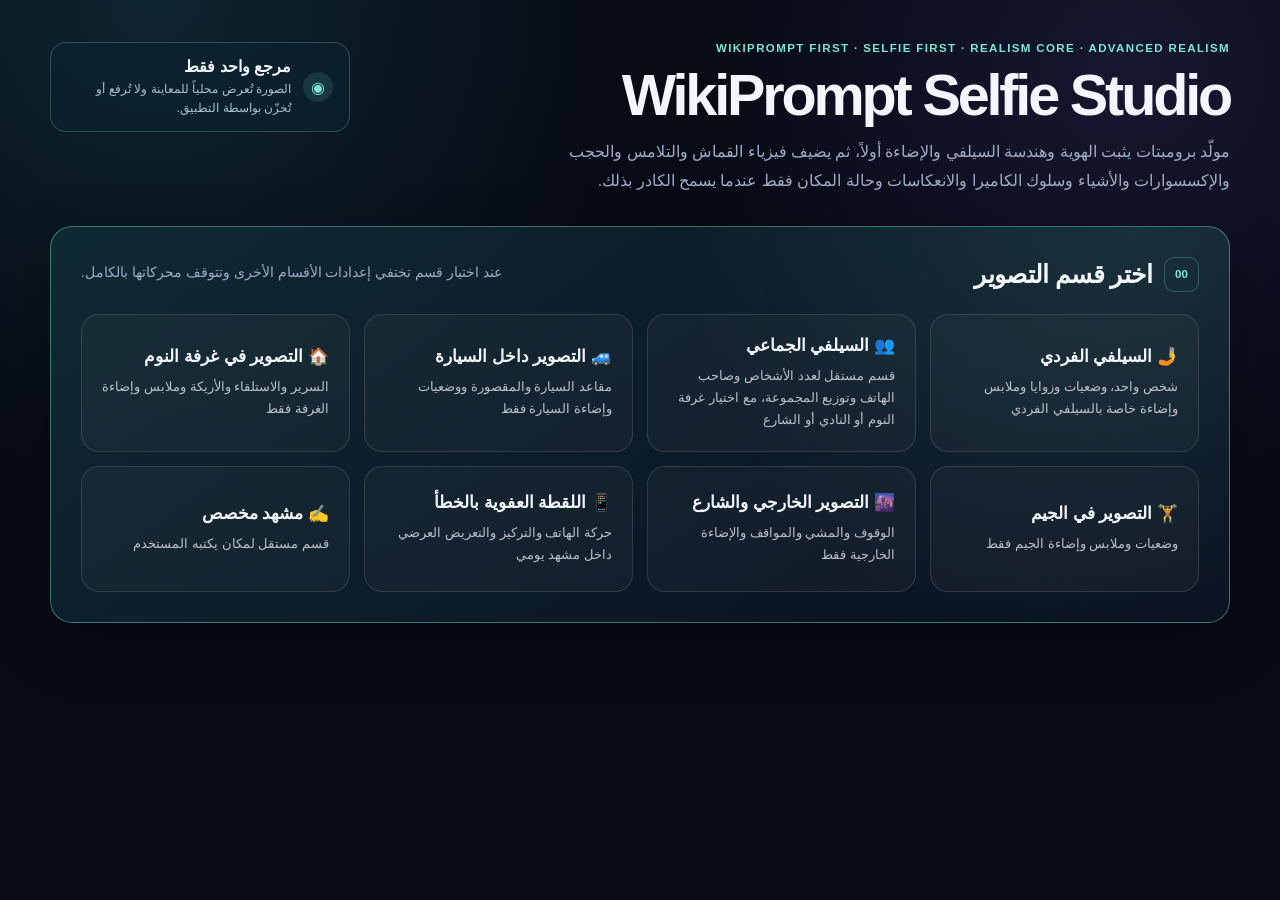
==== index.html @ d49a1600 "Integrate MASTER REALISM POLICY into prompt pipeline" ====
<!doctype html>
<html lang="ar" dir="rtl">
  <head>
    <meta charset="UTF-8" />
    <meta name="viewport" content="width=device-width, initial-scale=1.0" />
    <meta name="description" content="WikiPrompt Selfie Studio: مولّد برومبتات سيلفي واقعية بمرجع هوية واحد ومحركات Realism Core وAdvanced Realism." />
    <meta name="theme-color" content="#0b1020" />
    <title>WikiPrompt Selfie Studio</title>
    <link rel="stylesheet" href="styles-v2.css?v=20260901-nav2" />
    <link rel="stylesheet" href="styles-wikiprompt.css?v=20260902-post-processing1" />
  </head>
  <body>
    <main class="app-shell">
      <header class="hero">
        <div>
          <p class="eyebrow">WIKIPROMPT FIRST · SELFIE FIRST · REALISM CORE · ADVANCED REALISM</p>
          <h1>WikiPrompt Selfie Studio</h1>
          <p class="hero-copy">مولّد برومبتات يثبت الهوية وهندسة السيلفي والإضاءة أولاً، ثم يضيف فيزياء القماش والتلامس والحجب والإكسسوارات والأشياء وسلوك الكاميرا والانعكاسات وحالة المكان فقط عندما يسمح الكادر بذلك.</p>
        </div>
        <div class="privacy-card">
          <span class="privacy-icon" aria-hidden="true">◉</span>
          <div><strong>مرجع واحد فقط</strong><p>الصورة تُعرض محلياً للمعاينة ولا تُرفع أو تُخزّن بواسطة التطبيق.</p></div>
        </div>
      </header>

      <form id="prompt-form" novalidate autocomplete="off">
        <input id="mode" name="mode" type="hidden" value="selfie" />

        <section class="panel priority-panel" id="studio-hub" aria-labelledby="studio-section-title">
          <div class="section-heading"><div><span class="section-number">00</span><h2 id="studio-section-title">اختر قسم التصوير</h2></div><p>عند اختيار قسم تختفي إعدادات الأقسام الأخرى وتتوقف محركاتها بالكامل.</p></div>
          <select id="studio-section" name="studioSection" hidden aria-hidden="true"></select>
          <input id="scenario-mode" name="scenarioMode" type="hidden" value="custom" />
          <div class="studio-section-grid" id="studio-section-grid">
            <button class="studio-section-card" type="button" data-studio-section="solo"><strong>🤳 السيلفي الفردي</strong><small>شخص واحد، وضعيات وزوايا وملابس وإضاءة خاصة بالسيلفي الفردي</small></button>
            <button class="studio-section-card" type="button" data-studio-section="group"><strong>👥 السيلفي الجماعي</strong><small>عدد الأشخاص وصاحب الهاتف وتوزيع المجموعة والتفاعل</small></button>
            <button class="studio-section-card" type="button" data-studio-section="car"><strong>🚙 التصوير داخل السيارة</strong><small>مقاعد السيارة والمقصورة ووضعيات وإضاءة السيارة فقط</small></button>
            <button class="studio-section-card" type="button" data-studio-section="bedroom"><strong>🏠 التصوير في غرفة النوم</strong><small>السرير والاستلقاء والأريكة وملابس وإضاءة الغرفة فقط</small></button>
            <button class="studio-section-card" type="button" data-studio-section="gym"><strong>🏋️ التصوير في الجيم</strong><small>وضعيات وملابس وإضاءة الجيم فقط</small></button>
            <button class="studio-section-card" type="button" data-studio-section="street"><strong>🌆 التصوير الخارجي والشارع</strong><small>الوقوف والمشي والمواقف والإضاءة الخارجية فقط</small></button>
            <button class="studio-section-card" type="button" data-studio-section="accidental"><strong>📱 اللقطة العفوية بالخطأ</strong><small>حركة الهاتف والتركيز والتعريض العرضي داخل مشهد يومي</small></button>
            <button class="studio-section-card" type="button" data-studio-section="custom"><strong>✍️ مشهد مخصص</strong><small>قسم مستقل لمكان يكتبه المستخدم</small></button>
          </div>
        </section>

        <div id="studio-workspace" hidden>
          <section class="panel studio-workspace-header" aria-labelledby="active-studio-section-title">
            <button class="secondary-button compact-button" type="button" id="back-to-sections">← الرجوع إلى الأقسام</button>
            <div><p class="eyebrow">القسم المفتوح فقط</p><h2 id="active-studio-section-title"></h2><p id="studio-section-description"></p></div>
            <div class="readonly-card" id="studio-section-status"></div>
          </section>

        <section class="panel reference-panel" aria-labelledby="reference-title">
          <div class="section-heading"><div><span class="section-number">01</span><h2 id="reference-title">الهوية المرجعية</h2></div><p>صورة شخص واحدة هي المرجع الوحيد للوجه وخط الشعر وكثافته واللحية والعمر الظاهر.</p></div>
          <div class="reference-layout">
            <label class="drop-zone" for="reference-image"><input id="reference-image" type="file" accept="image/*" /><span class="drop-zone-icon" aria-hidden="true">+</span><strong>اختر صورة الهوية</strong><small>مرجع واحد فقط.</small></label>
            <div class="reference-preview-wrap" id="reference-preview-wrap" hidden><img id="reference-preview" alt="معاينة الصورة المرجعية" /><button class="secondary-button compact-button" type="button" id="remove-reference">إزالة الصورة</button></div>
            <label class="field field-wide" for="identity-notes"><span>ملاحظات هوية اختيارية</span><textarea id="identity-notes" rows="4" placeholder="مثال: فروة الرأس ظاهرة قليلًا، لا تزد كثافة الشعر، حافظ على فراغات اللحية وعدم تماثل الوجه الطبيعي."></textarea><small>الملاحظة تقيد المرجع ولا تستبدله.</small></label>
          </div>
        </section>

        <section class="panel priority-panel" aria-labelledby="selfie-title">
          <div class="section-heading"><div><span class="section-number">02</span><h2 id="selfie-title">السيلفي والوضعية</h2></div><p id="template-hint" aria-live="polite"></p></div>
          <div class="selfie-guidance" role="note">هذه هي الطبقة الأعلى أولوية بعد الهوية. المكان يرشّح الوضعية، والوضعية تقيد زاوية الهاتف والتكوين حتى تبقى مسافة الذراع والمنظور ممكنين فعلياً.</div>
          <div class="form-grid">
            <input id="group-mode" name="groupMode" type="hidden" value="single" />
            <input id="capture-mode" name="captureMode" type="hidden" value="normal" />
            <div class="field field-span-2" id="accidental-capture-fields" hidden>
              <span>إعدادات اللقطة العفوية بالخطأ</span>
              <div class="form-grid">
                <label class="field" for="accidental-trigger"><span>سبب حدوث اللقطة</span><select id="accidental-trigger" name="accidentalTrigger"></select></label>
                <label class="field" for="accidental-device"><span>الهاتف</span><select id="accidental-device" name="accidentalDevice"></select></label>
                <label class="field" for="accidental-position"><span>موضع الهاتف</span><select id="accidental-position" name="accidentalPhonePosition"></select></label>
                <label class="field" for="accidental-motion"><span>شدة الحركة</span><select id="accidental-motion" name="accidentalMotion"></select></label>
                <label class="field" for="accidental-tilt"><span>اتجاه الميل</span><select id="accidental-tilt" name="accidentalTilt"></select></label>
                <label class="field" for="accidental-focus"><span>حالة التركيز</span><select id="accidental-focus" name="accidentalFocus"></select></label>
                <label class="field" for="accidental-exposure"><span>التعريض التلقائي</span><select id="accidental-exposure" name="accidentalExposure"></select></label>
                <label class="field" for="accidental-intensity"><span>درجة العفوية</span><select id="accidental-intensity" name="accidentalIntensity"></select></label>
              </div>
            </div>
            <div class="field field-span-2" id="group-selfie-fields" hidden>
              <span>إعدادات السيلفي الجماعي</span>
              <div class="form-grid">
                <label class="field" for="group-count"><span>عدد الأشخاص</span><select id="group-count" name="groupCount"></select></label>
                <label class="field" for="camera-holder"><span>صاحب الهاتف</span><select id="camera-holder" name="cameraHolder"></select></label>
                <label class="field" for="group-arrangement"><span>توزيع المجموعة</span><select id="group-arrangement" name="groupArrangement"></select></label>
                <label class="field" for="group-interaction"><span>التفاعل</span><select id="group-interaction" name="groupInteraction"></select></label>
                <label class="field" for="group-auto-fix"><span>التصحيح التلقائي</span><select id="group-auto-fix" name="groupAutoFix"><option value="on">مفعّل — أقل من 75</option><option value="off">متوقف</option></select></label>
                <div class="field"><span>Group Realism Score</span><div class="readonly-card" id="group-score-preview">100/100</div><small>أقل من 75: Auto Fix · أقل من 60: Block Generation.</small></div>
              </div>
            </div>
            <label class="field field-span-2" id="scene-field" for="scene" hidden><span>مكان تصوير السيلفي الجماعي</span><select id="scene" name="scene"></select><small>هذا الاختيار يعمل داخل قسم السيلفي الجماعي فقط.</small></label>
            <label class="field field-span-2" id="custom-scene-field" for="custom-scene" hidden><span>وصف المشهد المخصص</span><textarea id="custom-scene" name="customScene" rows="3" placeholder="مثال: داخل محل نظارات طبي حديث في السعودية، أو داخل بقالة صغيرة في حي سكني."></textarea><small>اكتب المكان نفسه. المحرك يحوله إلى بيئة واقعية ويحافظ على السيلفي كعنصر أساسي.</small></label>
            <label class="field field-span-2" id="custom-scene-details-field" for="custom-scene-details" hidden><span>تفاصيل مطلوبة إذا سمحت الزاوية</span><input id="custom-scene-details" name="customSceneDetails" type="text" placeholder="اختياري: رف نظارات، مرآة صغيرة، موظف واحد بالخلفية." /><small>لا تُجبر هذه العناصر على الظهور إذا لم يسمح الكادر أو المنظور.</small></label>
            <label class="field" for="pose-family"><span>عائلة الوضعية</span><select id="pose-family" name="poseFamily"></select></label>
            <label class="field field-span-2" for="pose"><span>الوضعية</span><select id="pose" name="pose"></select><small>لا يُطلب من الخلفية أكثر مما يحتاجه هذا السيلفي.</small></label>
            <label class="field field-span-2" id="car-seat-field" for="car-seat" hidden><span>موضع الجلوس داخل السيارة</span><select id="car-seat" name="carSeat"></select><small>يربط موضع الجسم بمنظور المقصورة فعلياً. وضعيات «السائق» تقفل تلقائياً على مقعد السائق الأيسر.</small></label>
            <label class="field" for="selfie-angle"><span>زاوية السيلفي المتوافقة</span><select id="selfie-angle" name="selfieAngle"></select></label>
            <label class="field" for="composition"><span>التكوين المتوافق</span><select id="composition" name="composition"></select></label>
            <div class="field field-span-2 selfie-camera-lock" aria-label="قفل الكاميرا"><span>الكاميرا</span><div class="readonly-card">Xiaomi 15 Ultra · Front Camera · 21mm eq · f/2.0 · subject-held only</div><small>لا توجد كاميرا مراقب أو تصوير عادي في المسار الرئيسي.</small></div>
          </div>
        </section>

        <section class="panel" aria-labelledby="appearance-title">
          <div class="section-heading"><div><span class="section-number">03</span><h2 id="appearance-title">الملابس والشعر والمظهر</h2></div><p>الخامة والوزن والكي والاستعمال والقصة تتحكم في النسيج والطيات حسب الوضعية والكادر.</p></div>
          <div class="form-grid">
            <label class="field field-span-2" for="clothing"><span>الملابس</span><select id="clothing" name="clothing"></select><small>منزلي، كاجوال، ثياب سعودية، عمل، شتوي ورياضي.</small></label>
            <label class="field" for="fabric"><span>نوع القماش</span><select id="fabric" name="fabric"></select><small>يعرض فقط الخامات المنطقية للقطعة.</small></label>
            <label class="field" for="fabric-weight"><span>وزن القماش</span><select id="fabric-weight" name="fabricWeight"></select><small>يغير السقوط وعمق الطيات.</small></label>
            <label class="field" for="iron-state"><span>حالة الكي</span><select id="iron-state" name="ironState"></select><small>المكوي يظل يكوّن طيات جديدة عند الجلوس والحركة.</small></label>
            <label class="field" for="wear-state"><span>حالة الاستعمال</span><select id="wear-state" name="wearState"></select><small>جديد، يومي، بعد ساعات، منزلي أو بعد تمرين حسب اللباس.</small></label>
            <label class="field field-span-2" for="clothing-fit"><span>القصة / المقاس</span><select id="clothing-fit" name="clothingFit"></select><small>تؤثر على الشد والسقوط ولا تغيّر شكل الجسم.</small></label>
            <label class="field field-span-2" for="clothing-custom"><span>تفصيل إضافي للملابس</span><input id="clothing-custom" name="clothingCustom" type="text" placeholder="اختياري: لون أو تفصيل بسيط، مثال: بدون شعارات، أزرار بسيطة." /><small>إذا تعارض مع القماش أو الوضعية يتجاهله المحرك.</small></label>
            <label class="field field-span-2" for="hair"><span>تسريحة الشعر مع تثبيت الكثافة الأصلية</span><select id="hair" name="hair"></select></label>
            <label class="field" for="skin"><span>حالة البشرة</span><select id="skin" name="skin"></select></label>
            <label class="field" for="expression"><span>التعبير</span><select id="expression" name="expression"></select></label>
          </div>
        </section>

        <section class="panel lighting-panel" aria-labelledby="lighting-title">
          <div class="section-heading"><div><span class="section-number">04</span><h2 id="lighting-title">الإضاءة الفيزيائية</h2></div><p>المصدر المختار يحكم الظلال والـcatchlights والتعريض، ولا يوجد ضوء استوديو مخفي.</p></div>
          <div class="form-grid">
            <label class="field" for="time"><span>الوقت</span><select id="time" name="time"><option value="night">ليلاً</option><option value="day">نهاراً</option></select></label>
            <label class="field field-span-2" for="lighting"><span>الإضاءة</span><select id="lighting" name="lighting"></select></label>
            <label class="field" id="bedroom-window-field" for="bedroom-window" hidden><span>النافذة / الستائر</span><select id="bedroom-window" name="bedroomWindow"></select></label>
          </div>
        </section>

        <section class="panel" id="post-processing-panel" aria-labelledby="post-processing-title">
          <div class="section-heading"><div><span class="section-number">04A</span><h2 id="post-processing-title">الملمس والمعالجة اللاحقة</h2></div><p>اختيارية في جميع الأقسام. اتركها فارغة لعدم إضافة أي معالجة، أو اختر تأثيرين كحد أقصى.</p></div>
          <div class="effect-choice-grid" id="post-processing-options">
            <label class="effect-choice"><input type="checkbox" name="postProcessing" value="film-burn" /><span>حرق الفيلم</span></label>
            <label class="effect-choice"><input type="checkbox" name="postProcessing" value="film-grain" /><span>حبيبات الفيلم</span></label>
            <label class="effect-choice"><input type="checkbox" name="postProcessing" value="digital-clean" /><span>كلين ديجيتال</span></label>
            <label class="effect-choice"><input type="checkbox" name="postProcessing" value="chromatic-aberration" /><span>الانحراف اللوني</span></label>
            <label class="effect-choice"><input type="checkbox" name="postProcessing" value="bloom" /><span>بلوم</span></label>
            <label class="effect-choice"><input type="checkbox" name="postProcessing" value="vhs" /><span>VHS</span></label>
            <label class="effect-choice"><input type="checkbox" name="postProcessing" value="miniature" /><span>صورة مصغّرة</span></label>
            <label class="effect-choice"><input type="checkbox" name="postProcessing" value="motion-blur" /><span>ضبابية الحركة</span></label>
          </div>
          <div class="readonly-card" id="post-processing-status">بدون معالجة إضافية</div>
        </section>

        <section class="panel priority-panel" aria-labelledby="realism-core-title">
          <div class="section-heading"><div><span class="section-number">05</span><h2 id="realism-core-title">Realism Core</h2></div><p>طبقة ذكية تمنع التناقضات وتربط الشخص بالمكان والكاميرا بدل زيادة ديكور عشوائي.</p></div>
          <div class="selfie-guidance" role="note">التلامس، سلوك كاميرا الهاتف، الانعكاسات والزجاج وفحص التناقضات تعمل تلقائياً. أنت تتحكم فقط في الأشياء التي لها معنى بصري حقيقي.</div>
          <div class="form-grid">
            <label class="field" for="place-state"><span>حالة المكان</span><select id="place-state" name="placeState"></select><small>مرتب أو مستخدم أو بعد يوم عمل بدون فوضى مصطنعة.</small></label>
            <label class="field" for="people-density"><span>كثافة البشر</span><select id="people-density" name="peopleDensity"></select><small>العدد يُخفض تلقائياً إذا كان الكادر لا يسمح.</small></label>
            <label class="field field-span-2" for="subject-moment"><span>حالة الشخص في اللحظة</span><select id="subject-moment" name="subjectMoment"></select><small>تؤثر على الوقفة والطيات والتعب فقط، ولا تغيّر الهوية.</small></label>
            <label class="field field-span-2" for="interaction-object"><span>تفاعل اليد مع شيء</span><input id="interaction-object" name="interactionObject" type="text" placeholder="اختياري: يمسك نظارة باليد الحرة، كوب قهوة، مفتاح سيارة..." /><small>يُنفذ فقط إذا سمح الكادر والقبضة والوزن والتلامس؛ وإلا يُحذف بدل تخريب السيلفي.</small></label>
            <div class="field field-span-2 selfie-camera-lock"><span>الطبقات التلقائية</span><div class="readonly-card">Conflict Check · Contact Physics · Camera Auto Behavior · Reflection & Glass</div><small>هذه الطبقات لا تحتاج إعدادات إضافية وتعمل حسب المشهد والوضعية والإضاءة.</small></div>
          </div>
        </section>

        <section class="panel priority-panel" aria-labelledby="advanced-realism-title">
          <div class="section-heading"><div><span class="section-number">06</span><h2 id="advanced-realism-title">Advanced Realism</h2></div><p>معرفة المكان والحجب والإكسسوارات والأشياء والعيوب الصغيرة والتقييم تعمل بدون المساس بأقفال الهوية.</p></div>
          <div class="selfie-guidance" role="note">Prompt Optimizer وOcclusion Engine وEnvironment Microphysics تعمل تلقائياً. الـOptimizer يحذف التكرار الحرفي الآمن فقط، ولا يختصر أقفال الهوية والكاميرا والوضعية والإضاءة.</div>
          <div class="form-grid">
            <label class="field field-span-2" id="scene-profile-field" for="scene-profile" hidden><span>Scene Profile للمشهد المخصص</span><select id="scene-profile" name="sceneProfile"></select><small>تلقائي أو محل نظارات أو بقالة أو صيدلية أو كوفي أو مطعم أو عيادة أو مكتب أو مول أو محطة وقود. وصفك المكتوب يبقى المرجع الأعلى.</small></label>
            <label class="field" for="accessory-profile"><span>إكسسوار</span><select id="accessory-profile" name="accessoryProfile"></select><small>النظارة والساعة والخاتم والقبعة والسماعات لها مقياس وتلامس وظلال واقعية.</small></label>
            <label class="field" for="object-profile"><span>Object Profile</span><select id="object-profile" name="objectProfile"></select><small>يحدد وزن وقبضة ودعم الجسم الذي تتفاعل معه.</small></label>
            <label class="field field-span-2" for="accessory-detail"><span>تفصيل الإكسسوار</span><input id="accessory-detail" name="accessoryDetail" type="text" placeholder="اختياري: إطار أسود رفيع، ساعة بسيطة، خاتم فضي..." /><small>يُطبّق فقط إذا بقي متوافقاً مع الوجه واليد والإضاءة.</small></label>
            <div class="field"><span>Realism Risk Score</span><div class="readonly-card" id="realism-score-preview">100/100</div><small>تقييم قواعد للتماسك، وليس تقييم جمال.</small></div>
            <div class="field"><span>الطبقات التلقائية</span><div class="readonly-card">Prompt Optimizer · Occlusion · Microphysics</div><small>العيوب البيئية لها ميزانية صغيرة، بحد أقصى أثرين مناسبين للمشهد.</small></div>
          </div>
        </section>

        <section class="panel context-secondary-panel" aria-labelledby="context-title">
          <div class="section-heading"><div><span class="section-number">07</span><h2 id="context-title">الخلفية الاختيارية</h2></div><p>الخلفية سياق مساعد فقط؛ لا يُفرض كامل المكان أو السيارة أو الشارع.</p></div>
          <div class="form-grid">
            <label class="field" for="city"><span>المدينة</span><select id="city" name="city"><option value="riyadh">الرياض</option><option value="jeddah">جدة</option><option value="dammam">الدمام</option><option value="other">مدينة سعودية أخرى</option></select></label>
            <label class="field" for="messiness"><span>كثافة تفاصيل الخلفية</span><select id="messiness" name="messiness"><option value="minimal">بسيطة</option><option value="natural" selected>طبيعية</option><option value="busy">أكثر ازدحاماً</option></select></label>
            <label class="field field-span-2" for="environment-note"><span>ملاحظة سياق اختيارية</span><input id="environment-note" name="environmentNote" type="text" placeholder="مثال: قرب النافذة، موقف مول، جانب السرير. تُطبق فقط إذا كانت متوافقة مع الوضعية والإضاءة." /></label>
          </div>
        </section>

        <div class="action-row"><button class="primary-button" type="submit">توليد برومبت WikiPrompt Selfie</button><button class="secondary-button" type="button" id="reset-form">إعادة الضبط</button><span class="form-status" id="form-status" role="status" aria-live="polite"></span></div>
        </div>
      </form>

      <section class="result-panel" id="result-panel" aria-labelledby="result-title" hidden>
        <div class="result-heading"><div><p class="eyebrow">WIKIPROMPT-FIRST · REALISM CORE · ADVANCED REALISM</p><h2 id="result-title">البرومبت النهائي</h2><p id="result-meta"></p></div><div class="result-actions"><button class="secondary-button" type="button" id="copy-pack">نسخ الحزمة</button><button class="secondary-button" type="button" id="download-prompt">تنزيل TXT</button></div></div>
        <div class="output-grid">
          <label class="output-field" for="positive-prompt"><span>POSITIVE PROMPT</span><textarea id="positive-prompt" rows="26" readonly></textarea><button class="secondary-button output-copy" type="button" id="copy-positive">نسخ</button></label>
          <label class="output-field" for="negative-prompt"><span>NEGATIVE PROMPT</span><textarea id="negative-prompt" rows="16" readonly></textarea><button class="secondary-button output-copy" type="button" id="copy-negative">نسخ</button></label>
        </div>
        <div class="qa-block"><div class="qa-heading"><div><p class="eyebrow">REALISM QA</p><h3>فحص الترابط</h3></div><small>الهوية والسيلفي والوضعية والإضاءة أعلى من الخلفية وكل التفاصيل الثانوية.</small></div><ul id="qa-list"></ul></div>
      </section>

      <template id="qa-item-template"><li><strong></strong><span></span></li></template>
    </main>
    <script type="module" src="js/physics-app-v7.js?v=20260902-master-policy1"></script>
  </body>
</html>
---- styles-v2.css ----
:root {
  color-scheme: dark;
  --bg: #070b15;
  --bg-raised: #0d1425;
  --panel: rgba(16, 25, 45, 0.82);
  --panel-solid: #111a2f;
  --border: rgba(151, 174, 224, 0.18);
  --border-strong: rgba(151, 174, 224, 0.35);
  --text: #f2f6ff;
  --muted: #9eacc6;
  --accent: #7ce7d0;
  --accent-deep: #23bba1;
  --accent-ink: #042b28;
  --warm: #f8bc79;
  --danger: #ff8295;
  --shadow: 0 20px 60px rgba(0, 0, 0, 0.32);
  font-family: "Segoe UI", Tahoma, Arial, sans-serif;
}

* {
  box-sizing: border-box;
}

body {
  min-width: 320px;
  min-height: 100vh;
  margin: 0;
  color: var(--text);
  background:
    radial-gradient(circle at 12% 0%, rgba(48, 155, 163, 0.18), transparent 30rem),
    radial-gradient(circle at 88% 8%, rgba(100, 80, 184, 0.17), transparent 26rem),
    var(--bg);
}

button,
input,
select,
textarea {
  font: inherit;
}

button {
  cursor: pointer;
}

.app-shell {
  width: min(1180px, calc(100% - 32px));
  margin: 0 auto;
  padding: 42px 0 72px;
}

.hero,
.result-heading,
.section-heading,
.action-row,
.qa-heading,
.privacy-card,
.result-actions {
  display: flex;
  align-items: center;
}

.hero {
  align-items: flex-start;
  justify-content: space-between;
  gap: 32px;
  margin-bottom: 30px;
}

.eyebrow {
  margin: 0 0 8px;
  color: var(--accent);
  font-size: 0.72rem;
  font-weight: 800;
  letter-spacing: 0.12em;
}

h1,
h2,
h3,
p {
  margin-top: 0;
}

h1 {
  margin-bottom: 10px;
  font-size: clamp(2rem, 5vw, 3.6rem);
  letter-spacing: -0.055em;
}

h2 {
  margin-bottom: 0;
  font-size: clamp(1.2rem, 2vw, 1.55rem);
  letter-spacing: -0.025em;
}

.hero-copy {
  max-width: 720px;
  margin-bottom: 0;
  color: var(--muted);
  line-height: 1.8;
}

.privacy-card {
  width: min(300px, 100%);
  gap: 12px;
  padding: 14px 16px;
  border: 1px solid rgba(124, 231, 208, 0.25);
  border-radius: 16px;
  background: rgba(12, 36, 49, 0.58);
}

.privacy-card p,
.privacy-card strong {
  display: block;
  margin: 0;
}

.privacy-card p {
  margin-top: 4px;
  color: #a6c5ca;
  font-size: 0.78rem;
  line-height: 1.5;
}

.privacy-icon {
  display: grid;
  width: 30px;
  height: 30px;
  flex: 0 0 auto;
  place-items: center;
  border-radius: 50%;
  color: var(--accent);
  background: rgba(124, 231, 208, 0.12);
}

.panel,
.result-panel {
  margin-top: 18px;
  padding: clamp(20px, 3vw, 30px);
  border: 1px solid var(--border);
  border-radius: 22px;
  background: linear-gradient(145deg, rgba(21, 32, 58, 0.94), rgba(10, 17, 33, 0.85));
  box-shadow: var(--shadow);
}

.bedroom-panel {
  border-color: rgba(248, 188, 121, 0.34);
  background:
    radial-gradient(circle at 88% 0%, rgba(248, 188, 121, 0.1), transparent 26rem),
    linear-gradient(145deg, rgba(43, 31, 43, 0.94), rgba(16, 20, 37, 0.9));
}

.bedroom-guidance {
  margin: -4px 0 20px;
  padding: 11px 13px;
  border: 1px solid rgba(248, 188, 121, 0.22);
  border-radius: 11px;
  color: #f4d7b4;
  font-size: 0.84rem;
  line-height: 1.65;
  background: rgba(86, 56, 46, 0.23);
}

.bedroom-lighting-field select {
  border-color: rgba(248, 188, 121, 0.4);
  color: #ffe8cc;
}

.section-heading {
  align-items: flex-start;
  justify-content: space-between;
  gap: 24px;
  margin-bottom: 22px;
}

.section-heading > div {
  display: flex;
  align-items: center;
  gap: 12px;
}

.section-heading p {
  max-width: 520px;
  margin: 4px 0 0;
  color: var(--muted);
  font-size: 0.88rem;
  line-height: 1.6;
}

.section-number {
  display: grid;
  width: 35px;
  height: 35px;
  place-items: center;
  border: 1px solid rgba(124, 231, 208, 0.27);
  border-radius: 10px;
  color: var(--accent);
  font-size: 0.72rem;
  font-weight: 800;
}

.reference-layout,
.form-grid,
.output-grid {
  display: grid;
  gap: 16px;
}

.reference-layout {
  grid-template-columns: minmax(180px, 0.7fr) minmax(180px, 0.7fr) minmax(300px, 1.6fr);
  align-items: stretch;
}

.drop-zone {
  display: flex;
  min-height: 170px;
  flex-direction: column;
  align-items: center;
  justify-content: center;
  gap: 8px;
  padding: 18px;
  border: 1px dashed rgba(124, 231, 208, 0.48);
  border-radius: 16px;
  color: #d8fffa;
  text-align: center;
  background: rgba(14, 54, 61, 0.26);
  transition: border-color 160ms ease, background 160ms ease, transform 160ms ease;
}

.drop-zone:hover {
  border-color: var(--accent);
  background: rgba(16, 77, 82, 0.35);
  transform: translateY(-1px);
}

.drop-zone input {
  position: absolute;
  width: 1px;
  height: 1px;
  overflow: hidden;
  clip: rect(0 0 0 0);
  white-space: nowrap;
}

.drop-zone-icon {
  display: grid;
  width: 36px;
  height: 36px;
  place-items: center;
  border-radius: 50%;
  color: var(--accent-ink);
  font-size: 1.8rem;
  font-weight: 300;
  background: var(--accent);
}

.drop-zone small,
.field small {
  color: var(--muted);
  font-size: 0.75rem;
  line-height: 1.45;
}

.reference-preview-wrap {
  position: relative;
  min-height: 170px;
  overflow: hidden;
  border: 1px solid var(--border-strong);
  border-radius: 16px;
  background: #05070e;
}

.reference-preview-wrap img {
  width: 100%;
  height: 170px;
  object-fit: cover;
}

.compact-button {
  position: absolute;
  right: 10px;
  bottom: 10px;
  padding: 7px 10px !important;
  font-size: 0.75rem !important;
  backdrop-filter: blur(9px);
}

.form-grid {
  grid-template-columns: repeat(4, minmax(0, 1fr));
}

.field {
  display: flex;
  min-width: 0;
  flex-direction: column;
  gap: 8px;
}

.field > span,
.output-field > span {
  color: #dce6fd;
  font-size: 0.85rem;
  font-weight: 700;
}

.field input,
.field select,
.field textarea,
.output-field textarea {
  width: 100%;
  border: 1px solid var(--border);
  border-radius: 11px;
  outline: none;
  color: var(--text);
  background: rgba(5, 10, 22, 0.55);
  transition: border-color 150ms ease, box-shadow 150ms ease, background 150ms ease;
}

.field input,
.field select {
  height: 46px;
  padding: 0 12px;
}

.field textarea {
  min-height: 94px;
  padding: 11px 12px;
  resize: vertical;
  line-height: 1.65;
}

.field input::placeholder,
.field textarea::placeholder {
  color: #76839f;
}

.field input:focus,
.field select:focus,
.field textarea:focus,
.output-field textarea:focus {
  border-color: var(--accent);
  box-shadow: 0 0 0 3px rgba(124, 231, 208, 0.13);
  background: rgba(8, 16, 31, 0.8);
}

.field-span-2 {
  grid-column: span 2;
}

.field-wide {
  min-width: 0;
}

.action-row {
  gap: 12px;
  margin-top: 20px;
}

.primary-button,
.secondary-button,
.text-button {
  border: 0;
  border-radius: 11px;
  font-weight: 800;
  transition: transform 150ms ease, opacity 150ms ease, border-color 150ms ease, background 150ms ease;
}

.primary-button {
  min-height: 46px;
  padding: 0 17px;
  color: var(--accent-ink);
  background: linear-gradient(135deg, #a5f5e4, #58d6c0);
}

.secondary-button {
  min-height: 42px;
  padding: 0 14px;
  border: 1px solid var(--border-strong);
  color: #dce6fd;
  background: rgba(15, 25, 47, 0.8);
}

.text-button {
  padding: 4px 0;
  color: var(--accent);
  background: transparent;
}

.primary-button:hover,
.secondary-button:hover,
.text-button:hover {
  transform: translateY(-1px);
}

.primary-button:active,
.secondary-button:active,
.text-button:active {
  transform: translateY(0);
}

.form-status {
  color: var(--muted);
  font-size: 0.84rem;
}

.result-panel {
  margin-top: 24px;
  border-color: rgba(124, 231, 208, 0.28);
}

.result-heading {
  align-items: flex-start;
  justify-content: space-between;
  gap: 24px;
  margin-bottom: 20px;
}

.result-heading p:not(.eyebrow) {
  margin: 8px 0 0;
  color: var(--muted);
  font-size: 0.86rem;
}

.result-actions {
  flex-wrap: wrap;
  justify-content: flex-end;
  gap: 8px;
}

.compact-primary {
  min-height: 42px;
}

.output-grid {
  grid-template-columns: 1.7fr 1fr;
}

.output-field {
  display: flex;
  flex-direction: column;
  gap: 8px;
}

.output-field textarea {
  min-height: 320px;
  padding: 14px;
  direction: ltr;
  resize: vertical;
  font-family: ui-monospace, SFMono-Regular, Menlo, Consolas, monospace;
  font-size: 0.78rem;
  line-height: 1.75;
}

.qa-box {
  margin-top: 20px;
  padding: 16px;
  border: 1px solid rgba(124, 231, 208, 0.18);
  border-radius: 14px;
  background: rgba(9, 42, 48, 0.32);
}

.qa-heading {
  justify-content: space-between;
  gap: 12px;
}

.qa-heading > div {
  display: flex;
  align-items: center;
  gap: 8px;
}

.qa-heading h3 {
  margin: 0;
  color: #d9fffa;
  font-size: 0.9rem;
  letter-spacing: 0.08em;
}

.qa-dot {
  width: 9px;
  height: 9px;
  border-radius: 50%;
  background: var(--accent);
  box-shadow: 0 0 0 4px rgba(124, 231, 208, 0.12);
}

.qa-box ul {
  display: grid;
  grid-template-columns: repeat(2, minmax(0, 1fr));
  gap: 10px 16px;
  margin: 16px 0 0;
  padding: 0;
  list-style: none;
}

.qa-box li {
  display: flex;
  gap: 7px;
  color: var(--muted);
  font-size: 0.82rem;
  line-height: 1.55;
}

.qa-box li strong {
  color: var(--accent);
  white-space: nowrap;
}

.selfie-only[hidden],
.reference-preview-wrap[hidden],
.bedroom-panel[hidden],
.non-bedroom-only[hidden] {
  display: none;
}

@media (max-width: 850px) {
  .hero,
  .result-heading,
  .section-heading {
    flex-direction: column;
  }

  .privacy-card {
    width: 100%;
  }

  .reference-layout,
  .form-grid,
  .output-grid {
    grid-template-columns: repeat(2, minmax(0, 1fr));
  }

  .field-span-2 {
    grid-column: span 2;
  }

  .result-actions {
    justify-content: flex-start;
  }
}

@media (max-width: 560px) {
  .app-shell {
    width: min(100% - 20px, 1180px);
    padding-top: 24px;
  }

  .panel,
  .result-panel {
    padding: 18px;
    border-radius: 17px;
  }

  .reference-layout,
  .form-grid,
  .output-grid,
  .qa-box ul {
    grid-template-columns: 1fr;
  }

  .field-span-2 {
    grid-column: auto;
  }

  .section-heading {
    gap: 12px;
  }

  .action-row {
    align-items: stretch;
    flex-wrap: wrap;
  }

  .primary-button,
  .secondary-button {
    flex: 1 1 auto;
  }

  .result-actions {
    width: 100%;
  }

  .output-field textarea {
    min-height: 250px;
  }
}
---- styles-wikiprompt.css ----
.priority-panel {
  border-color: rgba(124, 231, 208, 0.42);
  background:
    radial-gradient(circle at 92% 0%, rgba(124, 231, 208, 0.11), transparent 28rem),
    linear-gradient(145deg, rgba(16, 43, 53, 0.94), rgba(10, 17, 33, 0.9));
}

.selfie-guidance {
  margin: -4px 0 20px;
  padding: 12px 14px;
  border: 1px solid rgba(124, 231, 208, 0.28);
  border-radius: 12px;
  color: #c9f7ee;
  font-size: 0.86rem;
  line-height: 1.75;
  background: rgba(14, 64, 67, 0.24);
}

.selfie-camera-lock .readonly-card {
  min-height: 44px;
  display: flex;
  align-items: center;
  padding: 10px 12px;
  border: 1px solid rgba(124, 231, 208, 0.28);
  border-radius: 11px;
  color: #d8fffa;
  direction: ltr;
  text-align: left;
  background: rgba(5, 20, 26, 0.62);
}

.lighting-panel {
  border-color: rgba(248, 188, 121, 0.28);
}

.context-secondary-panel {
  opacity: 0.96;
}

[hidden] {
  display: none !important;
}

.context-secondary-panel .section-number {
  color: var(--muted);
  border-color: var(--border);
}

#pose,
#clothing,
#hair,
#lighting {
  min-height: 46px;
}

.studio-section-grid { display:grid; grid-template-columns:repeat(auto-fit,minmax(220px,1fr)); gap:14px; }
.studio-section-card { display:flex; min-height:126px; flex-direction:column; align-items:flex-start; justify-content:center; gap:9px; width:100%; padding:20px; border:1px solid rgba(127,127,127,.28); border-radius:18px; background:rgba(127,127,127,.07); color:inherit; text-align:right; cursor:pointer; }
.studio-section-card:hover,.studio-section-card:focus-visible { border-color:#6f7cff; transform:translateY(-1px); }
.studio-section-card strong { font-size:1.05rem; }
.studio-section-card small { line-height:1.65; opacity:.75; }
.studio-workspace-header { display:grid; grid-template-columns:auto 1fr; gap:16px; align-items:center; }
.studio-workspace-header .readonly-card { grid-column:1/-1; }
.effect-choice-grid { display:grid; grid-template-columns:repeat(auto-fit,minmax(180px,1fr)); gap:10px; margin-bottom:14px; }
.effect-choice { display:flex; align-items:center; gap:10px; min-height:58px; padding:12px 14px; border:1px solid rgba(127,127,127,.28); border-radius:14px; background:rgba(127,127,127,.06); cursor:pointer; }
.effect-choice:has(input:checked) { border-color:#6f7cff; background:rgba(111,124,255,.12); }
.effect-choice input { width:20px; height:20px; accent-color:#6f7cff; }

@media (max-width: 760px) {
  .studio-section-grid,.studio-workspace-header { grid-template-columns:1fr; }
  .priority-panel .form-grid,
  .lighting-panel .form-grid,
  .context-secondary-panel .form-grid {
    grid-template-columns: 1fr;
  }

  .priority-panel .field-span-2,
  .lighting-panel .field-span-2,
  .context-secondary-panel .field-span-2 {
    grid-column: auto;
  }
}
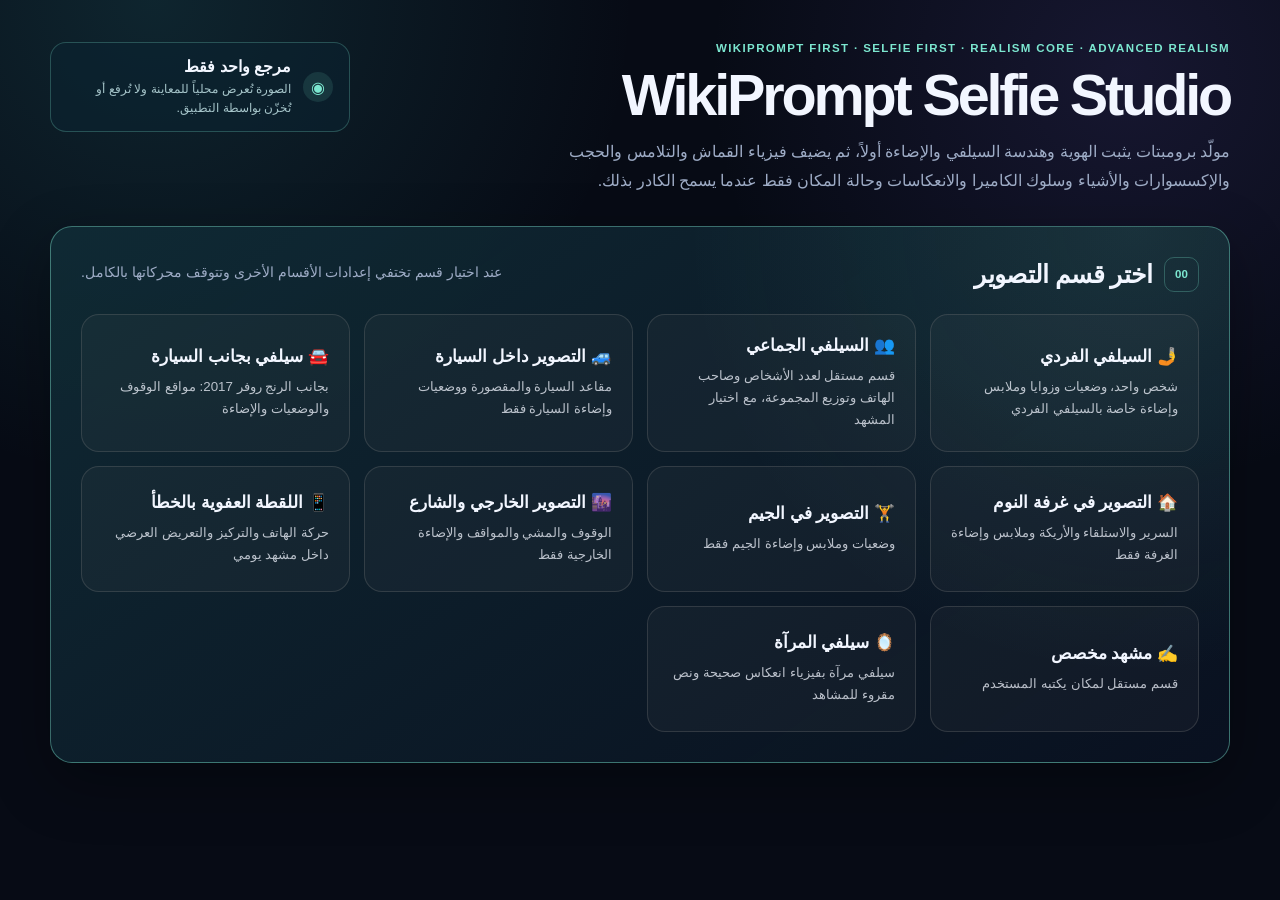
==== commit 2115a096: "Fix studio section card flash on initial load" ====
--- a/index.html
+++ b/index.html
@@ -6,8 +6,7 @@
     <meta name="description" content="WikiPrompt Selfie Studio: مولّد برومبتات سيلفي واقعية بمرجع هوية واحد ومحركات Realism Core وAdvanced Realism." />
     <meta name="theme-color" content="#0b1020" />
     <title>WikiPrompt Selfie Studio</title>
-    <link rel="stylesheet" href="styles-v2.css?v=20260901-nav2" />
-    <link rel="stylesheet" href="styles-wikiprompt.css?v=20260902-post-processing1" />
+    <link rel="stylesheet" href="styles-v2.css?v=20260903-emergency-cleanup" />
   </head>
   <body>
     <main class="app-shell">
@@ -34,11 +33,13 @@
             <button class="studio-section-card" type="button" data-studio-section="solo"><strong>🤳 السيلفي الفردي</strong><small>شخص واحد، وضعيات وزوايا وملابس وإضاءة خاصة بالسيلفي الفردي</small></button>
             <button class="studio-section-card" type="button" data-studio-section="group"><strong>👥 السيلفي الجماعي</strong><small>عدد الأشخاص وصاحب الهاتف وتوزيع المجموعة والتفاعل</small></button>
             <button class="studio-section-card" type="button" data-studio-section="car"><strong>🚙 التصوير داخل السيارة</strong><small>مقاعد السيارة والمقصورة ووضعيات وإضاءة السيارة فقط</small></button>
+            <button class="studio-section-card" type="button" data-studio-section="carExterior"><strong>🚘 سيلفي بجانب السيارة</strong><small>بجانب الرنج روفر 2017: مواقع الوقوف والوضعيات والإضاءة</small></button>
             <button class="studio-section-card" type="button" data-studio-section="bedroom"><strong>🏠 التصوير في غرفة النوم</strong><small>السرير والاستلقاء والأريكة وملابس وإضاءة الغرفة فقط</small></button>
             <button class="studio-section-card" type="button" data-studio-section="gym"><strong>🏋️ التصوير في الجيم</strong><small>وضعيات وملابس وإضاءة الجيم فقط</small></button>
             <button class="studio-section-card" type="button" data-studio-section="street"><strong>🌆 التصوير الخارجي والشارع</strong><small>الوقوف والمشي والمواقف والإضاءة الخارجية فقط</small></button>
             <button class="studio-section-card" type="button" data-studio-section="accidental"><strong>📱 اللقطة العفوية بالخطأ</strong><small>حركة الهاتف والتركيز والتعريض العرضي داخل مشهد يومي</small></button>
             <button class="studio-section-card" type="button" data-studio-section="custom"><strong>✍️ مشهد مخصص</strong><small>قسم مستقل لمكان يكتبه المستخدم</small></button>
+            <button class="studio-section-card" type="button" data-studio-section="mirror"><strong>🪞 سيلفي المرآة</strong><small>سيلفي مرآة بفيزياء انعكاس صحيحة ونص مقروء للمشاهد</small></button>
           </div>
         </section>
 
@@ -93,7 +94,6 @@
             <label class="field field-span-2" id="custom-scene-details-field" for="custom-scene-details" hidden><span>تفاصيل مطلوبة إذا سمحت الزاوية</span><input id="custom-scene-details" name="customSceneDetails" type="text" placeholder="اختياري: رف نظارات، مرآة صغيرة، موظف واحد بالخلفية." /><small>لا تُجبر هذه العناصر على الظهور إذا لم يسمح الكادر أو المنظور.</small></label>
             <label class="field" for="pose-family"><span>عائلة الوضعية</span><select id="pose-family" name="poseFamily"></select></label>
             <label class="field field-span-2" for="pose"><span>الوضعية</span><select id="pose" name="pose"></select><small>لا يُطلب من الخلفية أكثر مما يحتاجه هذا السيلفي.</small></label>
-            <label class="field field-span-2" id="car-seat-field" for="car-seat" hidden><span>موضع الجلوس داخل السيارة</span><select id="car-seat" name="carSeat"></select><small>يربط موضع الجسم بمنظور المقصورة فعلياً. وضعيات «السائق» تقفل تلقائياً على مقعد السائق الأيسر.</small></label>
             <label class="field" for="selfie-angle"><span>زاوية السيلفي المتوافقة</span><select id="selfie-angle" name="selfieAngle"></select></label>
             <label class="field" for="composition"><span>التكوين المتوافق</span><select id="composition" name="composition"></select></label>
             <div class="field field-span-2 selfie-camera-lock" aria-label="قفل الكاميرا"><span>الكاميرا</span><div class="readonly-card">Xiaomi 15 Ultra · Front Camera · 21mm eq · f/2.0 · subject-held only</div><small>لا توجد كاميرا مراقب أو تصوير عادي في المسار الرئيسي.</small></div>
@@ -156,7 +156,7 @@
           <div class="section-heading"><div><span class="section-number">06</span><h2 id="advanced-realism-title">Advanced Realism</h2></div><p>معرفة المكان والحجب والإكسسوارات والأشياء والعيوب الصغيرة والتقييم تعمل بدون المساس بأقفال الهوية.</p></div>
           <div class="selfie-guidance" role="note">Prompt Optimizer وOcclusion Engine وEnvironment Microphysics تعمل تلقائياً. الـOptimizer يحذف التكرار الحرفي الآمن فقط، ولا يختصر أقفال الهوية والكاميرا والوضعية والإضاءة.</div>
           <div class="form-grid">
-            <label class="field field-span-2" id="scene-profile-field" for="scene-profile" hidden><span>Scene Profile للمشهد المخصص</span><select id="scene-profile" name="sceneProfile"></select><small>تلقائي أو محل نظارات أو بقالة أو صيدلية أو كوفي أو مطعم أو عيادة أو مكتب أو مول أو محطة وقود. وصفك المكتوب يبقى المرجع الأعلى.</small></label>
+            <label class="field field-span-2" id="scene-profile-field" hidden><span>Scene Profile للمشهد المخصص</span><select id="scene-profile" name="sceneProfile"></select><small>تلقائي أو محل نظارات أو بقالة أو صيدلية أو كوفي أو مطعم أو عيادة أو مكتب أو مول أو محطة وقود. وصفك المكتوب يبقى المرجع الأعلى.</small></label>
             <label class="field" for="accessory-profile"><span>إكسسوار</span><select id="accessory-profile" name="accessoryProfile"></select><small>النظارة والساعة والخاتم والقبعة والسماعات لها مقياس وتلامس وظلال واقعية.</small></label>
             <label class="field" for="object-profile"><span>Object Profile</span><select id="object-profile" name="objectProfile"></select><small>يحدد وزن وقبضة ودعم الجسم الذي تتفاعل معه.</small></label>
             <label class="field field-span-2" for="accessory-detail"><span>تفصيل الإكسسوار</span><input id="accessory-detail" name="accessoryDetail" type="text" placeholder="اختياري: إطار أسود رفيع، ساعة بسيطة، خاتم فضي..." /><small>يُطبّق فقط إذا بقي متوافقاً مع الوجه واليد والإضاءة.</small></label>
@@ -179,16 +179,17 @@
       </form>
 
       <section class="result-panel" id="result-panel" aria-labelledby="result-title" hidden>
-        <div class="result-heading"><div><p class="eyebrow">WIKIPROMPT-FIRST · REALISM CORE · ADVANCED REALISM</p><h2 id="result-title">البرومبت النهائي</h2><p id="result-meta"></p></div><div class="result-actions"><button class="secondary-button" type="button" id="copy-pack">نسخ الحزمة</button><button class="secondary-button" type="button" id="download-prompt">تنزيل TXT</button></div></div>
+        <div class="result-heading"><div><p class="eyebrow">WIKIPROMPT-FIRST · REALISM CORE · ADVANCED REALISM · JSON</p><h2 id="result-title">البرومبت النهائي</h2><p id="result-meta"></p></div><div class="result-actions"><button class="secondary-button" type="button" id="copy-pack">نسخ الحزمة</button><button class="secondary-button" type="button" id="copy-json">نسخ JSON</button><button class="secondary-button" type="button" id="download-prompt">تنزيل TXT</button><button class="secondary-button" type="button" id="download-json">تنزيل JSON</button></div></div>
         <div class="output-grid">
           <label class="output-field" for="positive-prompt"><span>POSITIVE PROMPT</span><textarea id="positive-prompt" rows="26" readonly></textarea><button class="secondary-button output-copy" type="button" id="copy-positive">نسخ</button></label>
           <label class="output-field" for="negative-prompt"><span>NEGATIVE PROMPT</span><textarea id="negative-prompt" rows="16" readonly></textarea><button class="secondary-button output-copy" type="button" id="copy-negative">نسخ</button></label>
+          <label class="output-field output-field--json" for="json-prompt"><span>JSON SPECIFICATION · إدخال مباشر ونظيف</span><small>انسخ هذا JSON وحده عند دعم المولّد له؛ لا تدمجه مع POSITIVE أو NEGATIVE. لا يحتوي على نسخة مكررة من البرومبت أو قائمة QA.</small><textarea id="json-prompt" rows="24" readonly></textarea><button class="secondary-button output-copy" type="button" id="copy-json-output">نسخ JSON</button></label>
         </div>
         <div class="qa-block"><div class="qa-heading"><div><p class="eyebrow">REALISM QA</p><h3>فحص الترابط</h3></div><small>الهوية والسيلفي والوضعية والإضاءة أعلى من الخلفية وكل التفاصيل الثانوية.</small></div><ul id="qa-list"></ul></div>
       </section>
 
       <template id="qa-item-template"><li><strong></strong><span></span></li></template>
     </main>
-    <script type="module" src="js/physics-app-v7.js?v=20260902-master-policy1"></script>
+    <script type="module" src="js/canonical/engine-gate.js?v=20260903-phase6"></script>
   </body>
 </html>
--- a/styles-v2.css
+++ b/styles-v2.css
@@ -442,6 +442,20 @@
   gap: 8px;
 }
 
+.output-field--json {
+  grid-column: 1 / -1;
+}
+
+.output-field--json > small {
+  color: var(--muted);
+  font-size: 0.8rem;
+  line-height: 1.55;
+}
+
+.output-field--json textarea {
+  min-height: 430px;
+}
+
 .output-field textarea {
   min-height: 320px;
   padding: 14px;
@@ -586,3 +600,109 @@
     min-height: 250px;
   }
 }
+
+/* === WikiPrompt extensions (consolidated) === */
+.priority-panel {
+  border-color: rgba(124, 231, 208, 0.42);
+  background:
+    radial-gradient(circle at 92% 0%, rgba(124, 231, 208, 0.11), transparent 28rem),
+    linear-gradient(145deg, rgba(16, 43, 53, 0.94), rgba(10, 17, 33, 0.9));
+}
+
+.selfie-guidance {
+  margin: -4px 0 20px;
+  padding: 12px 14px;
+  border: 1px solid rgba(124, 231, 208, 0.28);
+  border-radius: 12px;
+  color: #c9f7ee;
+  font-size: 0.86rem;
+  line-height: 1.75;
+  background: rgba(14, 64, 67, 0.24);
+}
+
+.selfie-camera-lock .readonly-card {
+  min-height: 44px;
+  display: flex;
+  align-items: center;
+  padding: 10px 12px;
+  border: 1px solid rgba(124, 231, 208, 0.28);
+  border-radius: 11px;
+  color: #d8fffa;
+  direction: ltr;
+  text-align: left;
+  background: rgba(5, 20, 26, 0.62);
+}
+
+.lighting-panel {
+  border-color: rgba(248, 188, 121, 0.28);
+}
+
+.context-secondary-panel {
+  opacity: 0.96;
+}
+
+[hidden] {
+  display: none !important;
+}
+
+.context-secondary-panel .section-number {
+  color: var(--muted);
+  border-color: var(--border);
+}
+
+#pose,
+#clothing,
+#hair,
+#lighting {
+  min-height: 46px;
+}
+
+.studio-section-grid { display:grid; grid-template-columns:repeat(auto-fit,minmax(220px,1fr)); gap:14px; }
+.studio-section-card { display:flex; min-height:126px; flex-direction:column; align-items:flex-start; justify-content:center; gap:9px; width:100%; padding:20px; border:1px solid rgba(127,127,127,.28); border-radius:18px; background:rgba(127,127,127,.07); color:inherit; text-align:right; cursor:pointer; }
+.studio-section-card:hover,.studio-section-card:focus-visible { border-color:#6f7cff; transform:translateY(-1px); }
+.studio-section-card strong { font-size:1.05rem; }
+.studio-section-card small { line-height:1.65; opacity:.75; }
+.studio-workspace-header { display:grid; grid-template-columns:auto 1fr; gap:16px; align-items:center; }
+.studio-workspace-header .readonly-card { grid-column:1/-1; }
+.effect-choice-grid { display:grid; grid-template-columns:repeat(auto-fit,minmax(180px,1fr)); gap:10px; margin-bottom:14px; }
+.effect-choice { display:flex; align-items:center; gap:10px; min-height:58px; padding:12px 14px; border:1px solid rgba(127,127,127,.28); border-radius:14px; background:rgba(127,127,127,.06); cursor:pointer; }
+.effect-choice:has(input:checked) { border-color:#6f7cff; background:rgba(111,124,255,.12); }
+.effect-choice input { width:20px; height:20px; accent-color:#6f7cff; }
+
+/*
+ * Canonical output guard.
+ * Positive/Negative remain in the DOM only for legacy runtime compatibility,
+ * but they are not exposed as user-copyable outputs. The portable JSON is the
+ * sole visible generation contract, preventing accidental prompt merging.
+ */
+label[for="positive-prompt"],
+label[for="negative-prompt"],
+#copy-pack,
+#download-prompt {
+  display: none !important;
+}
+
+.output-grid .output-field--json {
+  grid-column: 1 / -1;
+}
+
+.output-field--json > span::after {
+  content: " · CANONICAL ONLY";
+  opacity: .72;
+  font-size: .78em;
+}
+
+@media (max-width: 760px) {
+  .studio-section-grid,.studio-workspace-header { grid-template-columns:1fr; }
+  .priority-panel .form-grid,
+  .lighting-panel .form-grid,
+  .context-secondary-panel .form-grid {
+    grid-template-columns: 1fr;
+  }
+
+  .priority-panel .field-span-2,
+  .lighting-panel .field-span-2,
+  .context-secondary-panel .field-span-2 {
+    grid-column: auto;
+  }
+}
